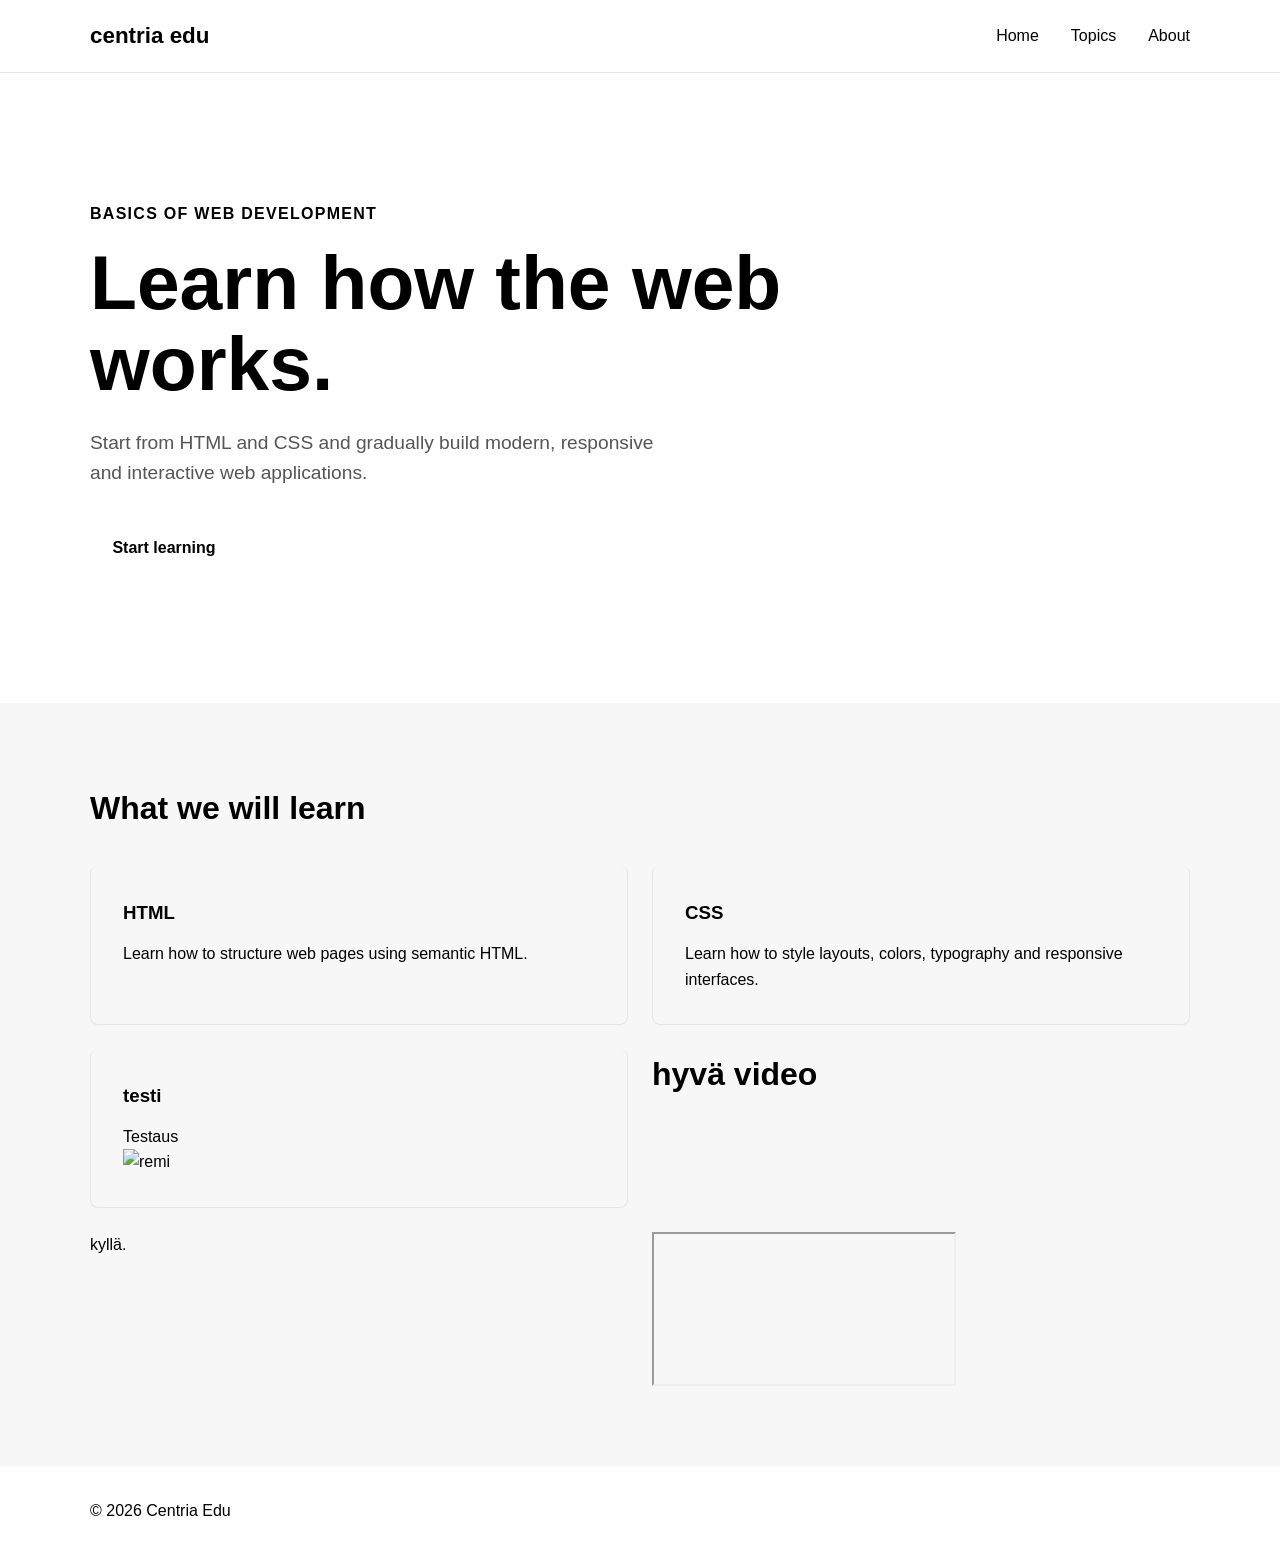
==== s6/index.html @ 8ce55ef0 "fkkjfekj" ====
<!--
    Centria Edu - Basics of Web Development

    Original author: Ville Heikkiniemi
    Modified by: Severi Kujanpää
    Last modified: 2026-08-11

    Based on the original course template.
-->

<!DOCTYPE html>
<html lang="en">
<head>
    <meta charset="UTF-8">
    <meta name="viewport" content="width=device-width, initial-scale=1.0">
    <meta name="author" content="Ville Heikkiniemi">
    <link rel="icon" href="favicon.ico">
    <link rel="stylesheet" href="style.css">

    <title>Centria Edu | Basics of Web Development</title>

    <style>
       
    </style>
</head>

<body>

    <header>
        <div class="container">
            <nav>
                <div class="logo">
                    centria <span>edu</span>
                </div>

                <ul>
                    <li><a href="#">Home</a></li>
                    <li><a href="#topics">Topics</a></li>
                    <li><a href="#">About</a></li>
                </ul>
            </nav>
        </div>
    </header>

    <main>

        <section class="hero">
            <div class="container">
                <div class="hero-content">

                    <span class="label">Basics of Web Development</span>

                    <h1>
                        Learn how the web works.
                    </h1>

                    <p>
                        Start from HTML and CSS and gradually build modern,
                        responsive and interactive web applications.
                    </p>

                    <a href="#topics" class="button">
                        Start learning
                    </a>

                </div>
            </div>
        </section>

        <section class="topics" id="topics">
            <div class="container">

                <h2>What we will learn</h2>

                <div class="cards">

                    <article class="card">
                        <h3>HTML</h3>
                        <p>
                            Learn how to structure web pages using semantic HTML.
                        </p>
                    </article>

                    <article class="card">
                        <h3>CSS</h3>
                        <p>
                            Learn how to style layouts, colors, typography and
                            responsive interfaces.
                        </p>
                    </article>
                    <article class="card">
                        <h3>testi</h3>
                        <p>
                            Testaus
                        </p>
                        <img src="s6\images\rem.jpg" alt="remi">
                    </article>

                    </article>
                    <h2>hyvä video</h2>
                    <p>kyllä.</p>
                    <iframe
                        src="https://youtu.be/dQw4w9WgXcQ?si=EQm1XZjSNSJ6RDJh"
                        title="gjfgkfkjgkj"
                        allowfullscreen>
                    </iframe> 
                </article>


                </div>
            </div>
        </section>

    </main>

    <footer>
        <div class="container">
            <p>&copy; 2026 Centria Edu</p>
        </div>
    </footer>

</body>
</html>
---- s6/style.css ----
<style>
        :root {
            --primary: #e10e49;
            --light: #ffffff;
            --dark: #1e1e1e;
            --blue: #263f6a;
            --green: #284e36;
            --orange: #e37222;
            --rose: #c24d52;
        }

        * {
            box-sizing: border-box;
            margin: 0;
            padding: 0;
        }

        body {
            font-family: Arial, Helvetica, sans-serif;
            background-color: var(--light);
            color: var(--dark);
            line-height: 1.6;
        }

        header {
            border-bottom: 1px solid #e5e5e5;
        }

        .container {
            width: min(1100px, 90%);
            margin: 0 auto;
        }

        nav {
            min-height: 72px;
            display: flex;
            justify-content: space-between;
            align-items: center;
        }

        .logo {
            font-size: 1.4rem;
            font-weight: bold;
            color: var(--dark);
        }

        .logo span {
            color: var(--primary);
        }

        nav ul {
            display: flex;
            gap: 2rem;
            list-style: none;
        }

        nav a {
            color: var(--dark);
            text-decoration: none;
        }

        nav a:hover {
            color: var(--primary);
        }

        .hero {
            min-height: 70vh;
            display: flex;
            align-items: center;
        }

        .hero-content {
            max-width: 700px;
        }

        .label {
            display: inline-block;
            margin-bottom: 1rem;
            color: var(--primary);
            font-weight: bold;
            text-transform: uppercase;
            letter-spacing: 0.08rem;
        }

        h1 {
            margin-bottom: 1.5rem;
            font-size: clamp(2.5rem, 6vw, 5rem);
            line-height: 1.05;
        }

        .hero p {
            max-width: 600px;
            margin-bottom: 2rem;
            font-size: 1.2rem;
            color: #555;
        }

        .button {
            display: inline-block;
            padding: 0.9rem 1.4rem;
            background-color: var(--primary);
            color: var(--light);
            text-decoration: none;
            border-radius: 6px;
            font-weight: bold;
        }

        .button:hover {
            background-color: var(--rose);
        }

        .topics {
            padding: 5rem 0;
            background-color: #f7f7f7;
        }

        .topics h2 {
            margin-bottom: 2rem;
            font-size: 2rem;
        }

        .cards {
            display: grid;
            grid-template-columns: repeat(2, 1fr);
            gap: 1.5rem;
        }

        .card {
            padding: 2rem;
            background-color: var(--light);
            border: 1px solid #e5e5e5;
            border-radius: 8px;
        }

        .card h3 {
            margin-bottom: 0.8rem;
        }

        .card:nth-child(1) {
            border-top: 4px solid var(--blue);
        }

        .card:nth-child(2) {
            border-top: 4px solid var(--green);
        }

        .card:nth-child(3) {
            border-top: 4px solid var(--orange);
        }

        footer {
            padding: 2rem 0;
            background-color: var(--dark);
            color: var(--light);
        }

        @media (max-width: 700px) {
            nav ul {
                display: none;
            }

            .cards {
                grid-template-columns: 1fr;
            }

            .hero {
                min-height: 60vh;
            }
        }
    </style>
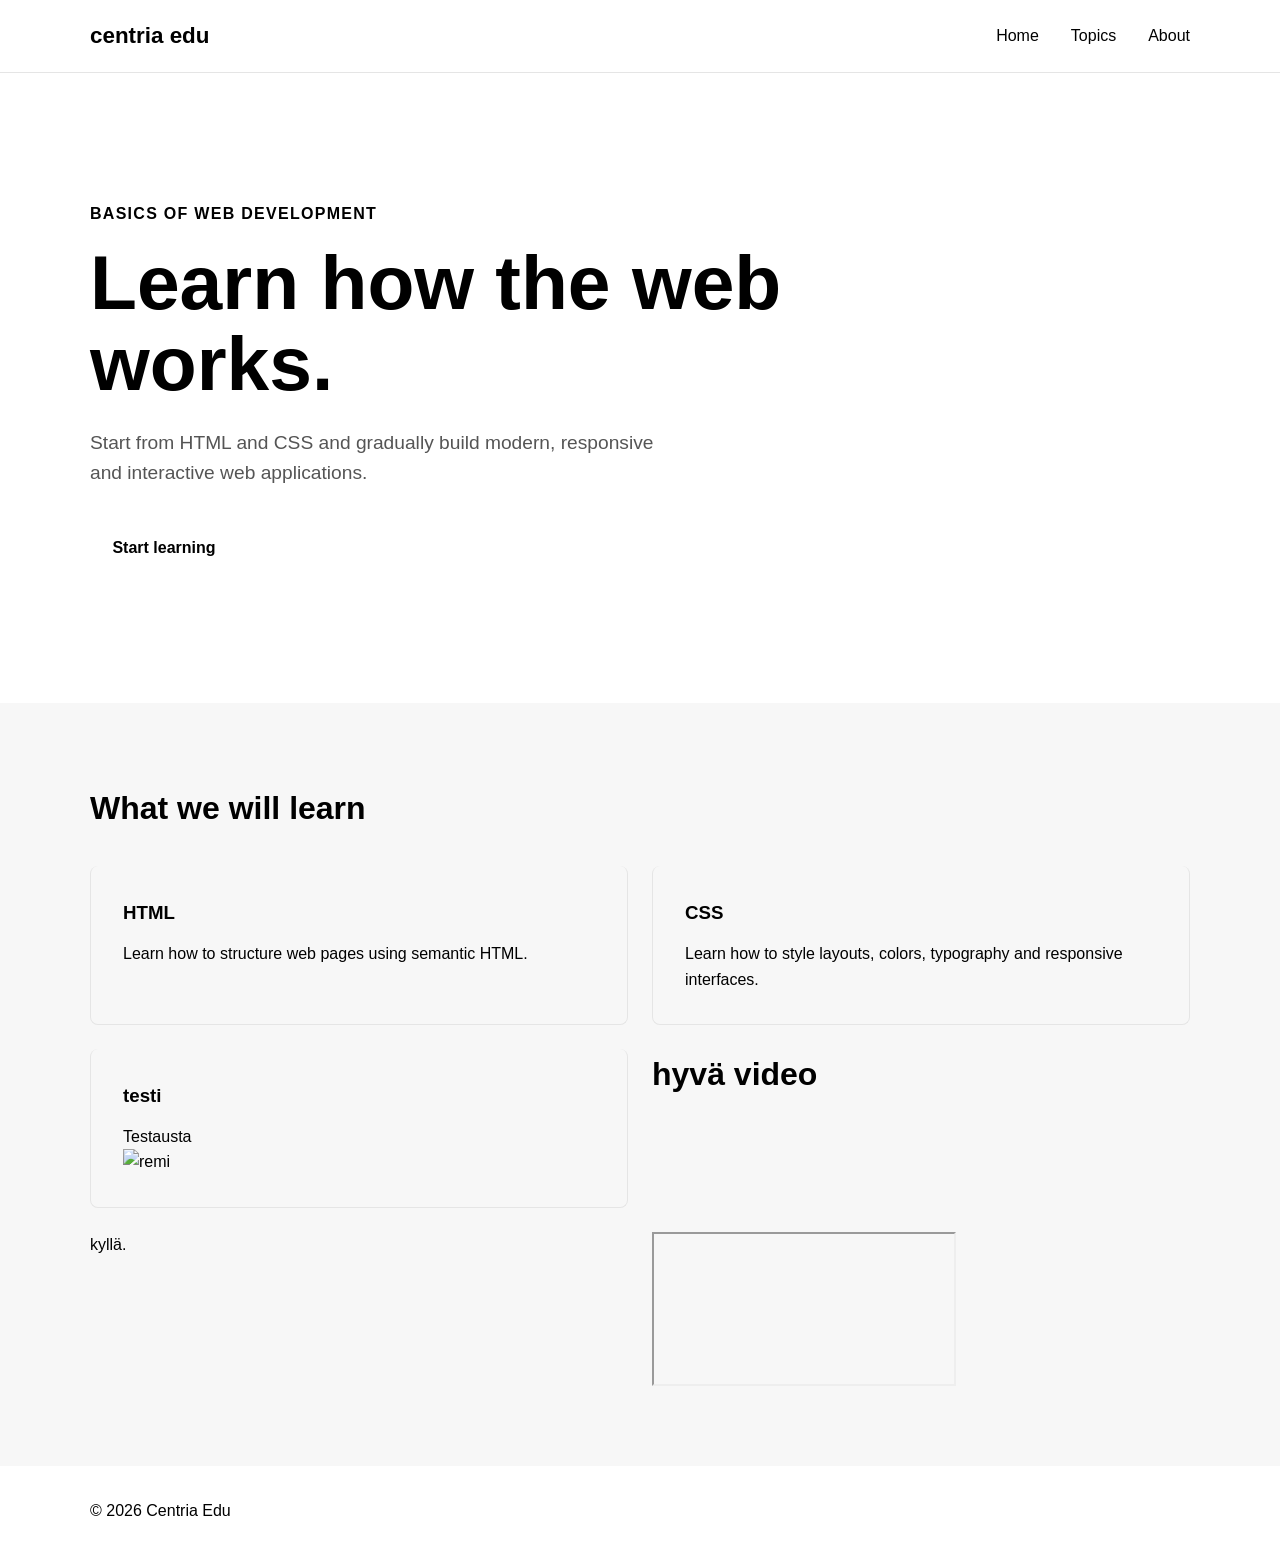
==== commit 146ed0a7: "testing" ====
--- a/s6/index.html
+++ b/s6/index.html
@@ -92,7 +92,7 @@
                     <article class="card">
                         <h3>testi</h3>
                         <p>
-                            Testaus
+                            Testausta
                         </p>
                         <img src="s6\images\rem.jpg" alt="remi">
                     </article>
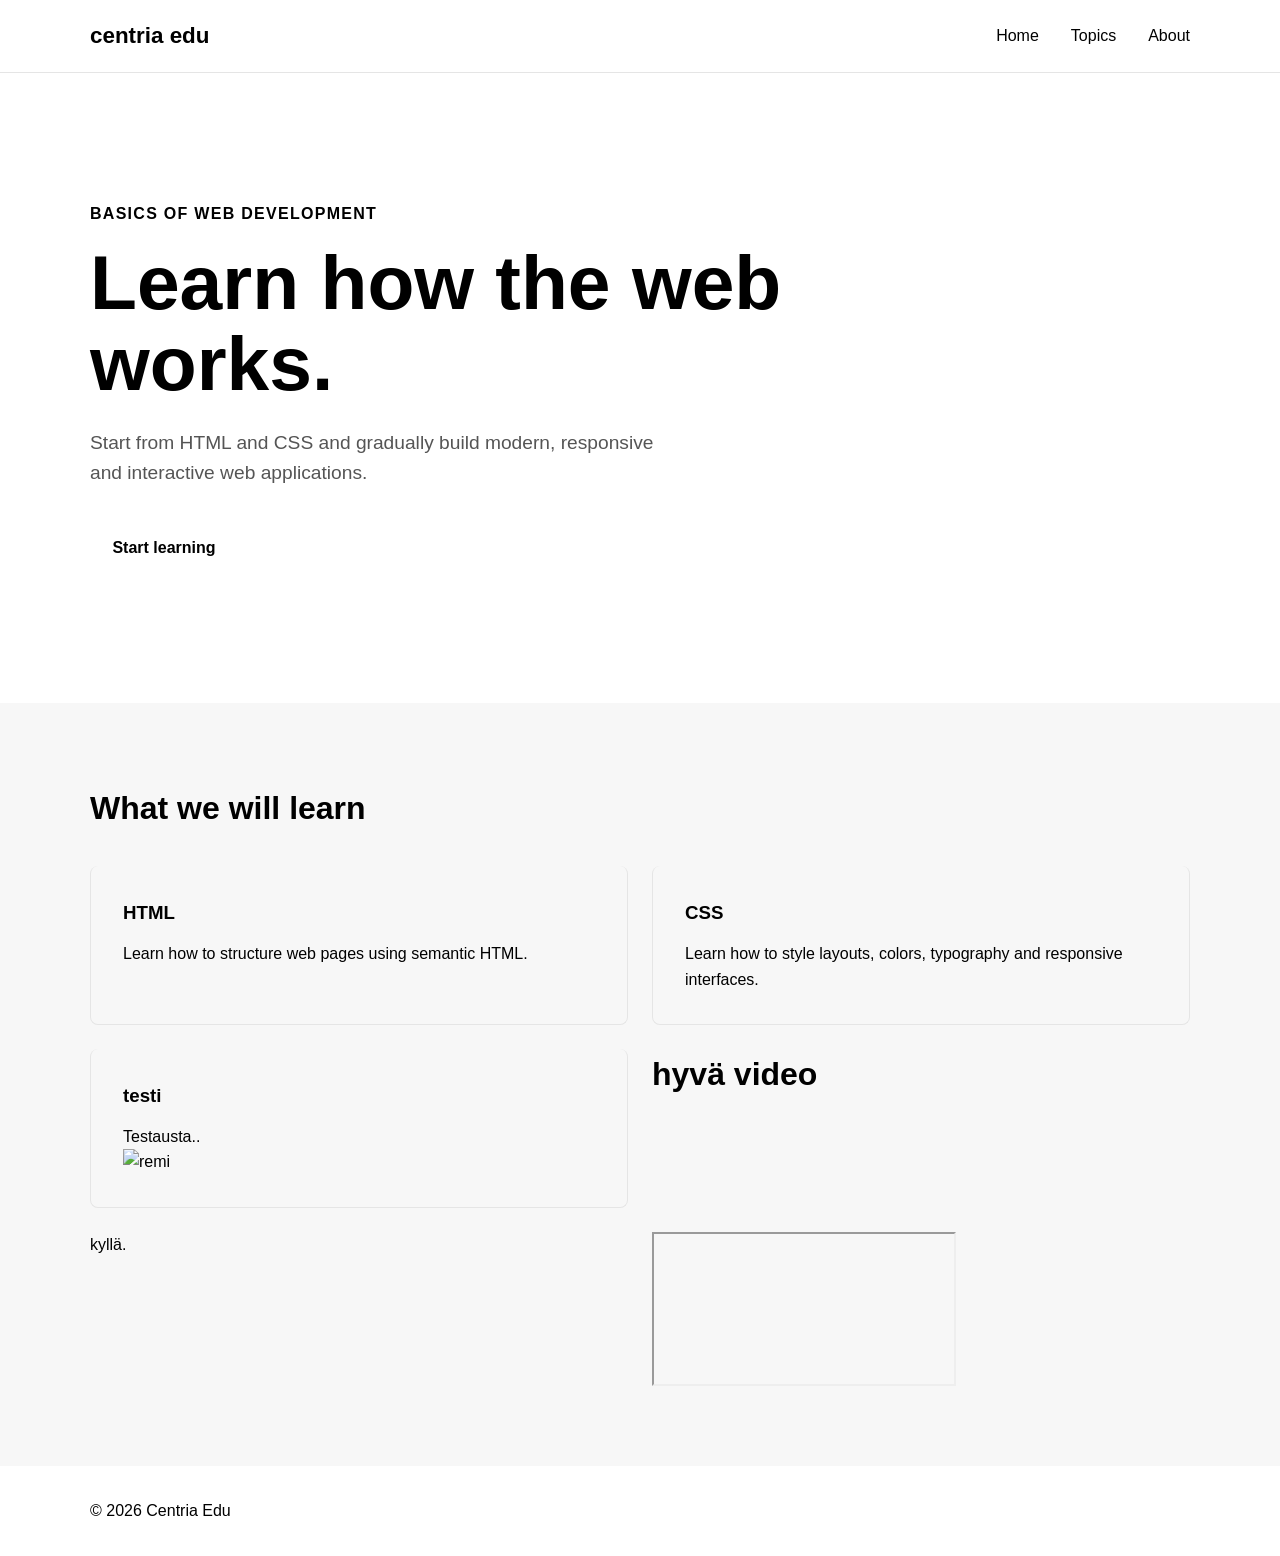
==== commit e8f7420c: "testing..........." ====
--- a/s6/index.html
+++ b/s6/index.html
@@ -92,7 +92,7 @@
                     <article class="card">
                         <h3>testi</h3>
                         <p>
-                            Testausta
+                            Testausta..
                         </p>
                         <img src="s6\images\rem.jpg" alt="remi">
                     </article>
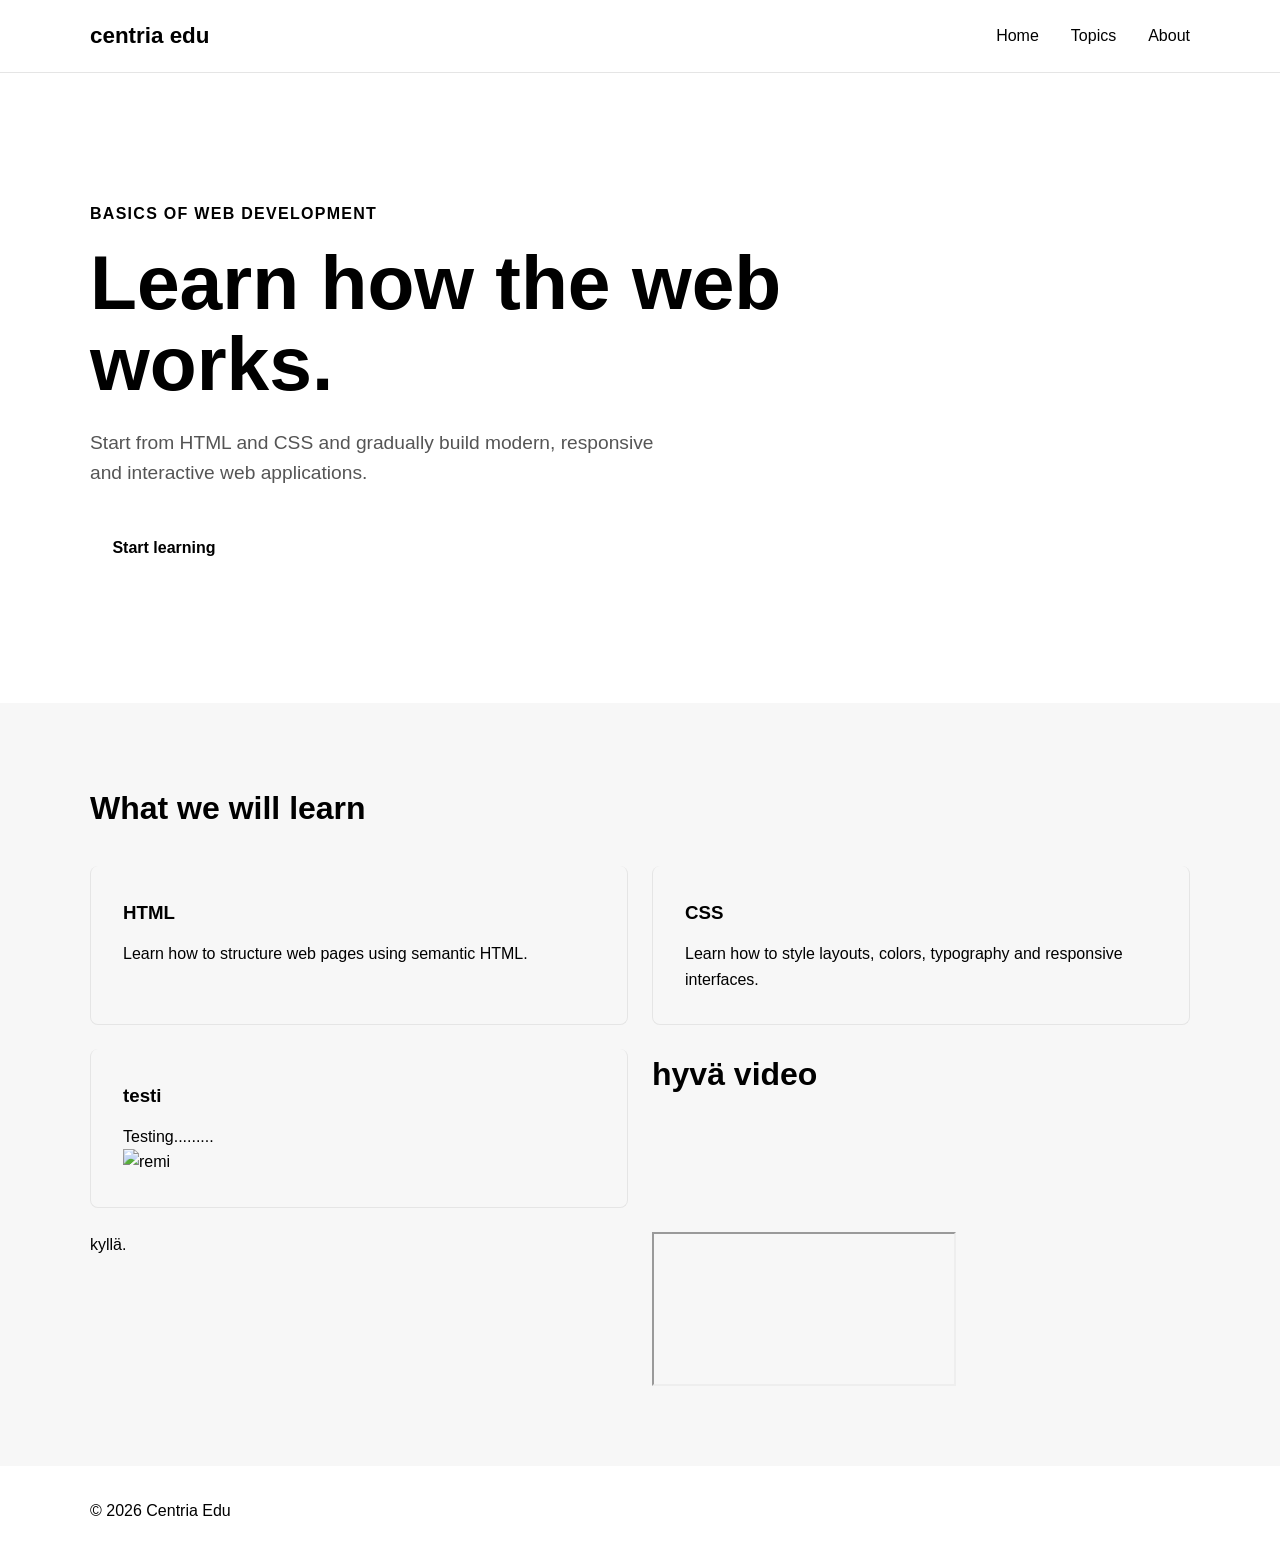
==== commit 729b3fd1: "testing........" ====
--- a/s6/index.html
+++ b/s6/index.html
@@ -92,9 +92,9 @@
                     <article class="card">
                         <h3>testi</h3>
                         <p>
-                            Testausta..
+                            Testing.........
                         </p>
-                        <img src="s6\images\rem.jpg" alt="remi">
+                        <img src="C:\web kehitys\s6\images\rem.jpg" alt="remi">
                     </article>
 
                     </article>
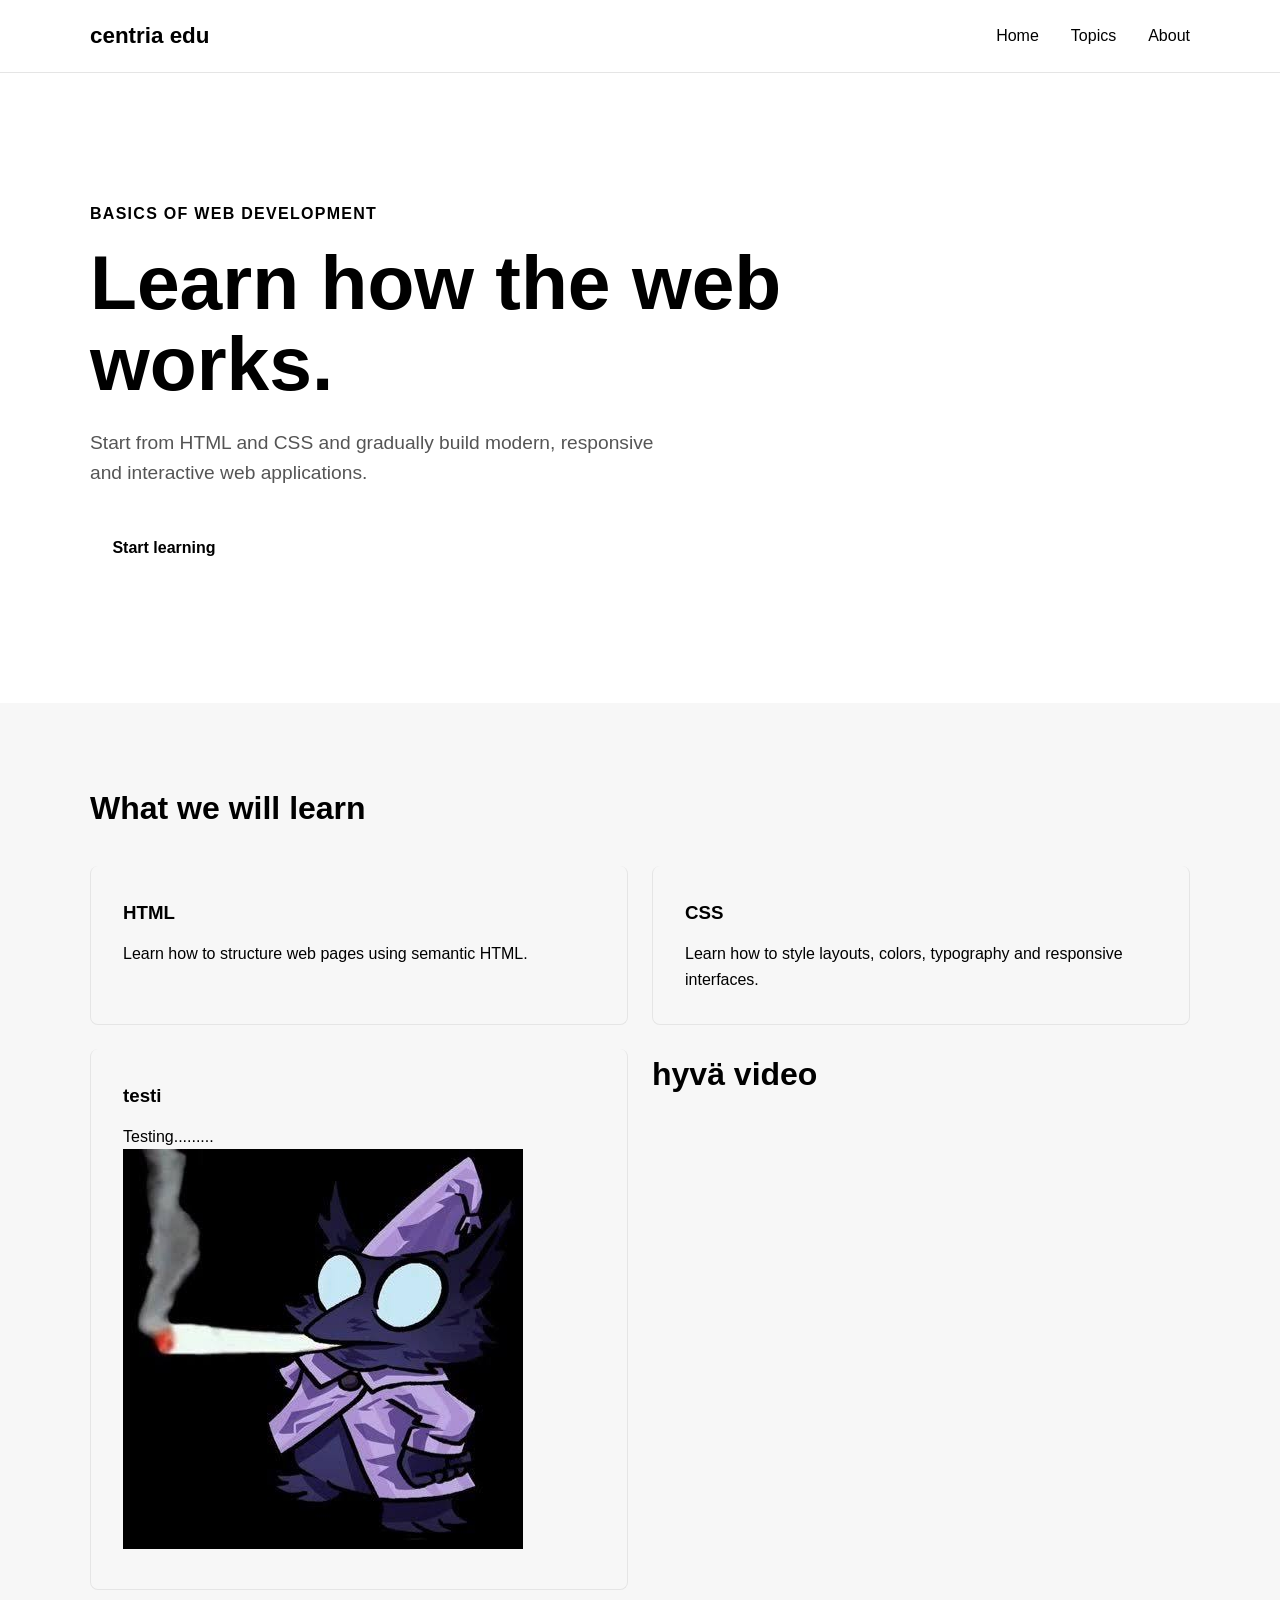
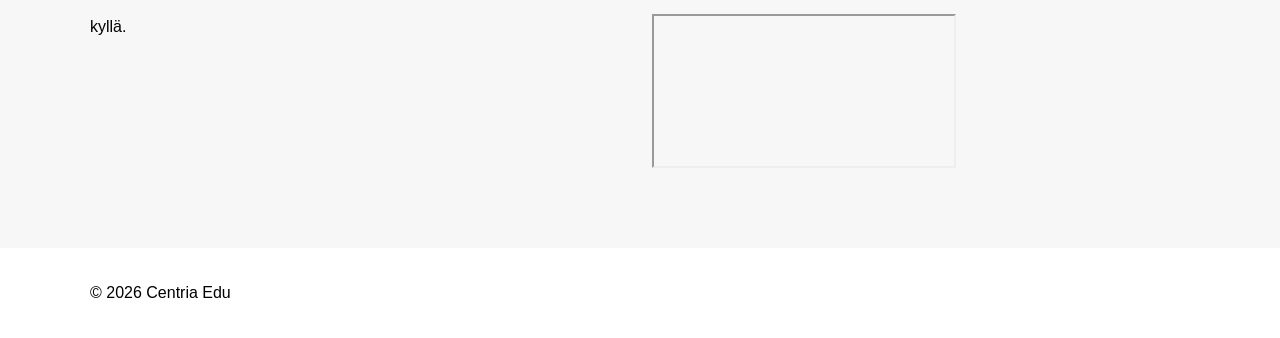
==== commit 412b98ea: "....." ====
--- a/s6/index.html
+++ b/s6/index.html
@@ -94,14 +94,14 @@
                         <p>
                             Testing.........
                         </p>
-                        <img src="C:\web kehitys\s6\images\rem.jpg" alt="remi">
+                        <img src="images/rem.jpg" alt="remi">
                     </article>
 
                     </article>
                     <h2>hyvä video</h2>
                     <p>kyllä.</p>
                     <iframe
-                        src="https://youtu.be/dQw4w9WgXcQ?si=EQm1XZjSNSJ6RDJh"
+                        src="https://www.youtube.com/watch?v=LXb3EKWsInQ"
                         title="gjfgkfkjgkj"
                         allowfullscreen>
                     </iframe> 
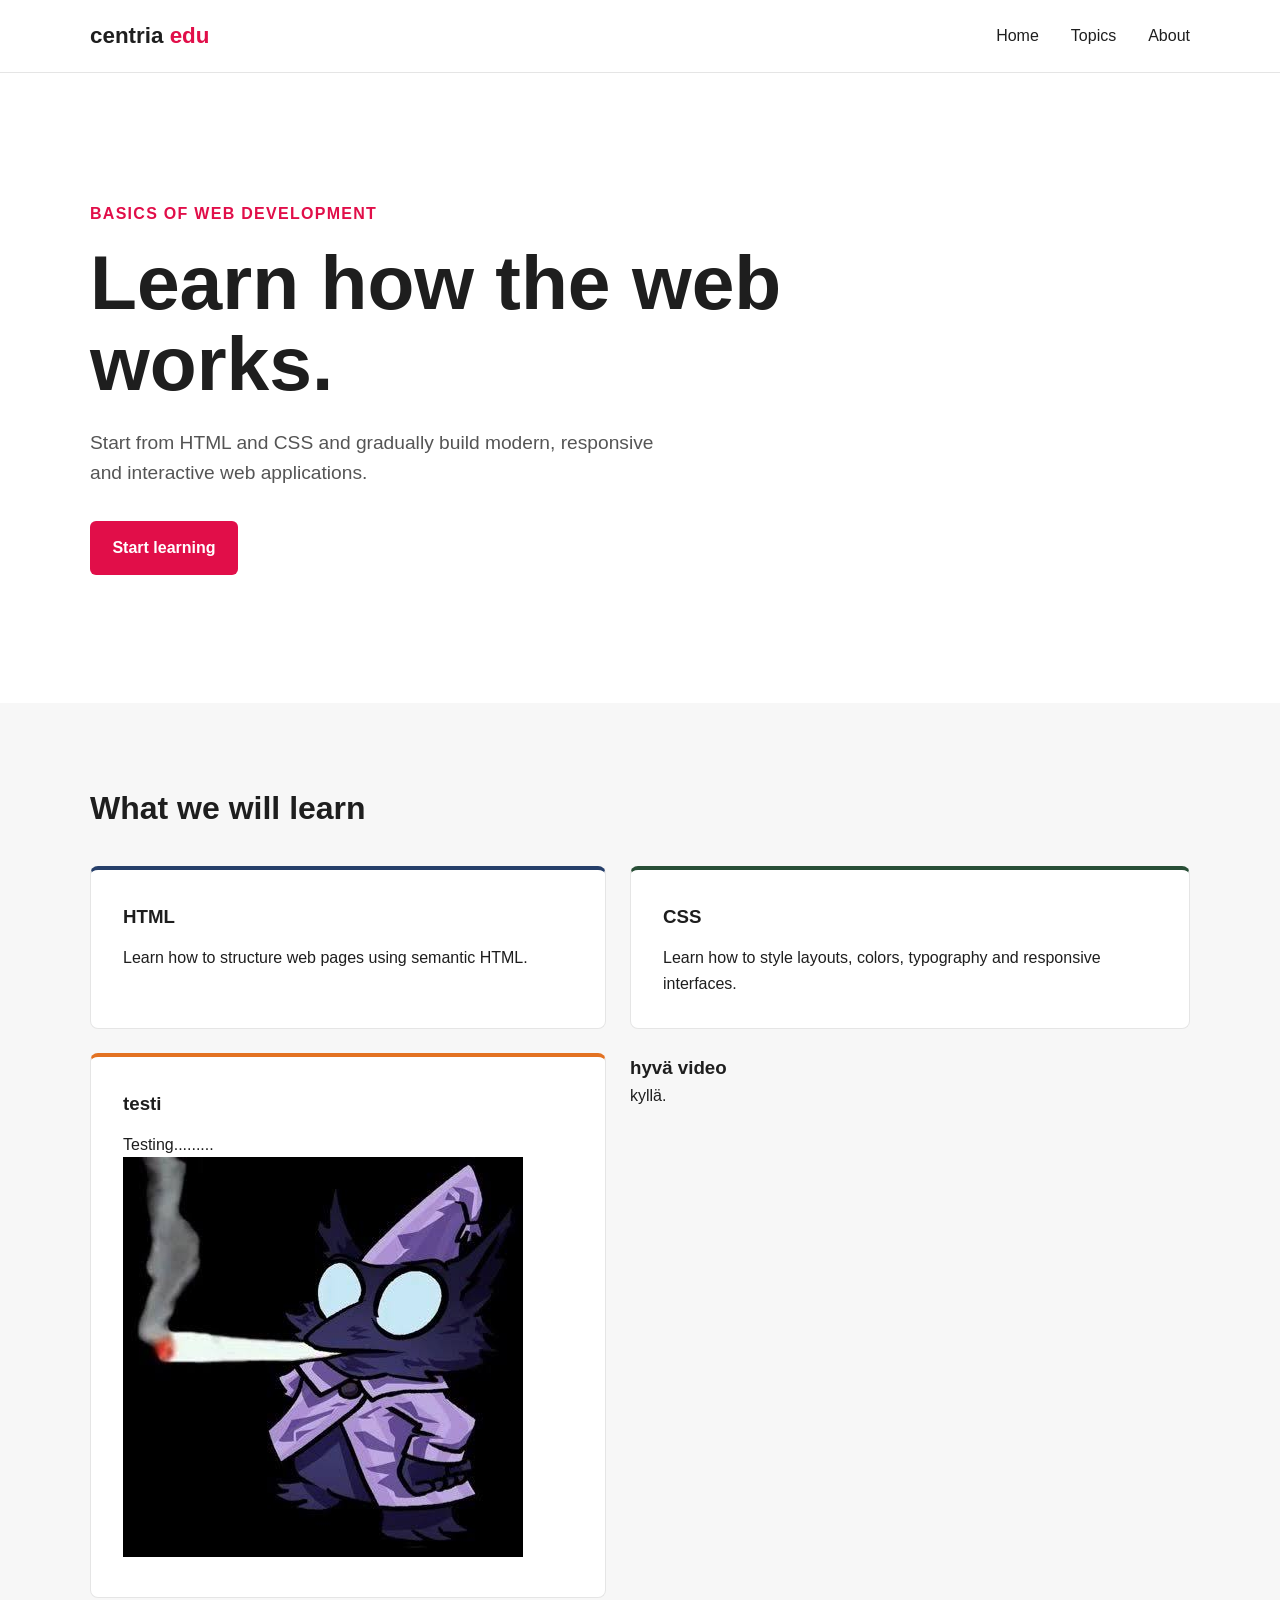
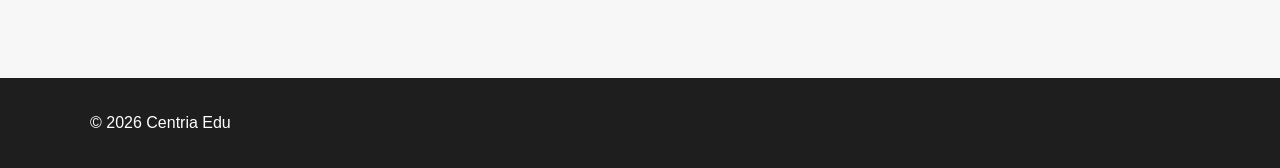
==== commit d9de1134: "done" ====
--- a/s6/index.html
+++ b/s6/index.html
@@ -1,4 +1,3 @@
-
 <!--
     Centria Edu - Basics of Web Development
 
@@ -11,6 +10,7 @@
 
 <!DOCTYPE html>
 <html lang="en">
+
 <head>
     <meta charset="UTF-8">
     <meta name="viewport" content="width=device-width, initial-scale=1.0">
@@ -21,7 +21,7 @@
     <title>Centria Edu | Basics of Web Development</title>
 
     <style>
-       
+
     </style>
 </head>
 
@@ -97,15 +97,11 @@
                         <img src="images/rem.jpg" alt="remi">
                     </article>
 
+                    <article>
+                        <h3>hyvä video</h3>
+                        <p>kyllä.</p>
+                        <iframe width="560" height="315" src="https://www.youtube.com/embed/LXb3EKWsInQ?si=sC2FpUp1Chg5H7_g" title="YouTube video player" frameborder="0" allow="accelerometer; autoplay; clipboard-write; encrypted-media; gyroscope; picture-in-picture; web-share" referrerpolicy="strict-origin-when-cross-origin" allowfullscreen></iframe>
                     </article>
-                    <h2>hyvä video</h2>
-                    <p>kyllä.</p>
-                    <iframe
-                        src="https://www.youtube.com/watch?v=LXb3EKWsInQ"
-                        title="gjfgkfkjgkj"
-                        allowfullscreen>
-                    </iframe> 
-                </article>
 
 
                 </div>
@@ -121,4 +117,5 @@
     </footer>
 
 </body>
+
 </html>
--- a/s6/style.css
+++ b/s6/style.css
@@ -1,4 +1,4 @@
-<style>
+
         :root {
             --primary: #e10e49;
             --light: #ffffff;
@@ -167,4 +167,4 @@
                 min-height: 60vh;
             }
         }
-    </style>+    
